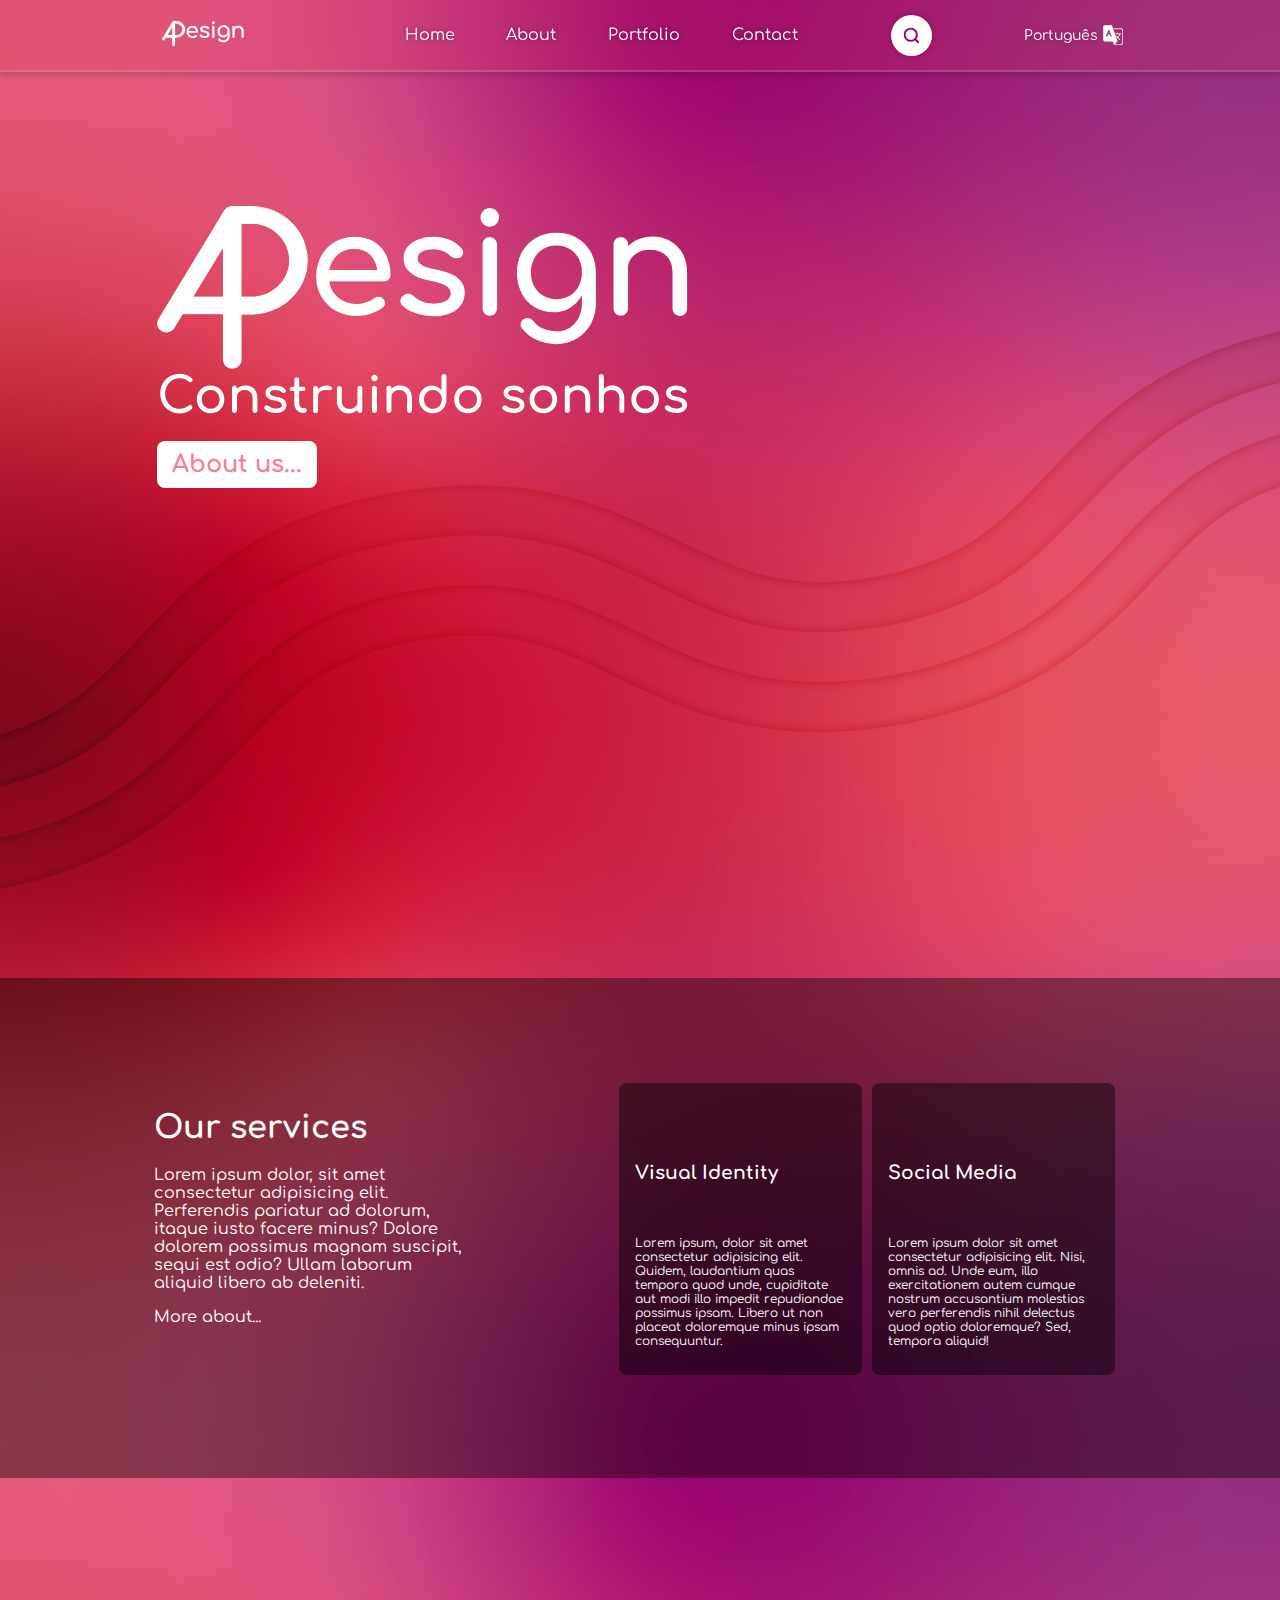
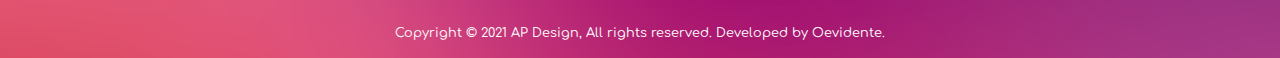
==== english/index.html @ a7ec2d7b "Corrige texto "saiba mais" para inglês" ====
<!DOCTYPE html>
<html lang="en">

<head>
  <meta charset="UTF-8">
  <meta http-equiv="X-UA-Compatible" content="IE=edge">
  <meta name="viewport" content="width=device-width, initial-scale=1.0">
  <meta name="theme-color" content="#CC092F">
  <link rel="shortcut icon" href="favicon.png" type="image/x-icon">
  <link rel="stylesheet" href="../css/style.css">
  <link rel="stylesheet" href="../css/hover.css">



  <title>Home</title>
</head>

<body>
  <header>
    <section class="cabecalho">
      <a href="index.html" class="logo-home" target="_self" ref="internal"><img src="../svg/logo_home.svg" alt="Logo home"></a>
      <div class="menu-burguer">
        <div class="one"></div>
        <div class="two"></div>
        <div class="three"></div>
      </div>
      <nav class="links-menu">
        <a href="index.html" class="home">Home</a>
        <a href="sobre.html" class="sobre" target="_self" ref="internal">About</a>
        <a href="portfolio.html" class="port" target="_self" ref="internal">Portfolio</a>
        <a href="contato.html" class="cont" target="_self" ref="internal">Contact</a>
      </nav>
      <div class="search-box">
        <input type="text" class="search-txt" placeholder="Search">
        <a href="#" class="search-button">
        </a>
      </div>
      <div class="language">
        <a href="">
          <p>Português</p>

        </a>

    </section>
    <hr/>
  </header>
  <main>
    <div class="logo-slogan">
      <img src="../svg/Logo_slogan.svg" alt="">
    </div>
    <div class="about"><a href="sobre.html" target="_self" ref="internal" class="about-btn">About us...</a></div>
    <section class="gallery">
      <article class="services">
        <h1>Our services</h1>
        <p>Lorem ipsum dolor, sit amet consectetur adipisicing elit. Perferendis pariatur ad dolorum, itaque iusto facere minus? Dolore dolorem possimus magnam suscipit, sequi est odio? Ullam laborum aliquid libero ab deleniti.</p>
        <a href="portfolio.html" target="_self" ref="internal">More about...</a>
      </article>
      <nav class="photos">
        <ul>
          <li>
            <div class="img01">
              <h3>Visual Identity</h3>
              <p>Lorem ipsum, dolor sit amet consectetur adipisicing elit. Quidem, laudantium quas tempora quod unde, cupiditate aut modi illo impedit repudiandae possimus ipsam. Libero ut non placeat doloremque minus ipsam consequuntur.</p>
            </div>
          </li>
          <li>
            <div class="img02">
              <h3>Social Media</h3>
              <p>Lorem ipsum dolor sit amet consectetur adipisicing elit. Nisi, omnis ad. Unde eum, illo exercitationem autem cumque nostrum accusantium molestias vero perferendis nihil delectus quod optio doloremque? Sed, tempora aliquid!</p>
            </div>
          </li>
          <li>
            <div class="img03">
              <h3>Motion Graphics</h3>
              <p>Lorem ipsum dolor sit amet consectetur adipisicing elit. Tenetur eligendi libero, suscipit amet distinctio dicta cupiditate beatae, quae adipisci cum blanditiis! Temporibus tempora corrupti enim repudiandae molestias blanditiis nisi animi!</p>
            </div>
          </li>
          <li>
            <div class="img04">
              <h3>Editorial Design <h3>
              <p>Lorem ipsum dolor sit amet, consectetur adipisicing elit. Accusantium, suscipit placeat. Qui dolore est vero iusto placeat numquam itaque harum iste mollitia, nihil quod, magnam odit unde excepturi quas autem!</p>
            </div>
          </li>
        </ul>
      </nav>
    </section>
  </main>
  <footer>
    <p>Copyright © 2021 AP Design, All rights reserved. Developed by <a href="https://github.com/Oevidente" target="_blank" ref="external"><abbr title="Oevidente's GitHub">Oevidente</abbr></a>.</p>
  </footer>
</body>
<script src="../js/script.js"></script>

</html>
---- css/style.css ----
@charset "utf-8";
@import url('https://fonts.googleapis.com/css2?family=Comfortaa:wght@300;400;500;600;700&display=swap');
@media (max-width: 1016px) {
  .links-menu,
  .language {
    display: none;
  }
  .cabecalho.on {
    position: absolute;
    display: flex;
    align-items: center;
    justify-content: center;
    top: 0;
    left: 0;
    margin: 0;
    width: 100vw;
    height: 100vh;
    background: linear-gradient(150deg, #D63A59, #871462);
  }
  .cabecalho.on a.logo-home {
    display: none;
  }
  .menu-burguer {
    width: 40px;
    height: 30px;
    position: absolute;
    top: 15px;
    right: 51px;
  }
  .one,
  .two,
  .three {
    background-color: white;
    height: 5px;
    width: 100%;
    margin: 6px auto;
    border-radius: 5px;
    transition: .5s;
  }
  .cabecalho.on .links-menu {
    display: block;
  }
  .cabecalho.on .menu-burguer {
    position: absolute;
    top: 15px;
    right: 51px;
  }
  .cabecalho.on .menu-burguer .one {
    transform: rotate(45deg) translate(7px, 7px);
  }
  .cabecalho.on .menu-burguer .two {
    opacity: 0;
  }
  .cabecalho.on .menu-burguer .three {
    transform: rotate(-45deg) translate(8px, -9px);
  }
  .cabecalho.on nav.links-menu a {
    display: block;
    text-align: center;
    transition: .5s;
    font-size: 2rem;
    line-height: 5rem;
    margin: 0;
  }
  .language p {
    display: none;
  }
  header div.search-box {
    display: none;
    background: none;
  }
  a.about-btn {
    font-size: 14px;
  }
  .gallery {
    /* display: inline-block; */
  }
  article.services {
    position: absolute;
    min-width: 300px;
  }
  nav.photos {
    opacity: 0;
  }
  footer {
    margin: 0 12.25vw;
  }
}

:root {
  --corlight: #fbd0d7;
  --cor0: #F58194;
  --cor1: #D63A59;
  --cor2: #CC092F;
  --cor3: #C3489C;
  --cor4: #B41A83;
  --cor5: #871462;
  --fonte-padrao: "Comfortaa", Verdana, Helvetica, sans-serif;
  --tamanho-padrao: 400;
  --tamanho-bold: 700;
  --fundo-home: url("../img/fundohome.png");
  --botao-fundo: url("../svg/lupa.svg");
  --botao-hover: url("../svg/lupa_hover.svg");
}

body {
  font-family: var(--fonte-padrao);
  color: white;
  background-image: var(--fundo-home);
  background-position: top left;
  background-size: 100vw;
  background-attachment: scroll;
  margin: 0px;
  height: 100vh;
  max-width: 100vw;
}

body::-webkit-scrollbar {
  background-color: #0d0d0d;
  box-shadow: inset 0px 3px 6px rgba(0, 0, 0, 0.16);
}

body::-webkit-scrollbar-thumb {
  box-shadow: inset 0px 3px 6px rgba(0, 0, 0, 0.16);
  background-color: rgba(133, 20, 97, 0.8)
}

abbr {
  text-decoration: none;
}

ul {
  list-style: none;
}

header {
  position: fixed;
  width: 100vw;
  backdrop-filter: blur(6px);
  background-color: rgba(214, 58, 89, 0.20);
  box-shadow: 0px 3px 6px rgba(0, 0, 0, 0.16);
}

.cabecalho {
  margin: 0 12.25vw;
  /* max-width: 70vw; */
  height: 70px;
  display: flex;
  justify-content: space-between;
  font-family: var(--fonte-padrao);
}


/* nav.links-menu {
  transform: translateX(120px);
} */

.logo-home {
  align-self: center;
  justify-self: flex-start;
  /* position: absolute;
  top: 20px;
  left: 206px; */
}

.logo-home img {
  height: 31px;
  transition: .5s;
}

.cabecalho nav {
  align-self: center;
}

.cabecalho>nav a {
  font-size: 1rem;
  font-weight: var(--tamanho-padrao);
  color: white;
  text-decoration: none;
  margin-left: 46px;
  text-shadow: 0 0 5px rgba(0, 0, 0, 0.400);
}

.cabecalho a.port {
  margin-left: 47px;
}

.cabecalho a.cont {
  margin-left: 47px;
}

div.search-box {
  margin: 14.5px 37px;
  height: 37px;
  padding: 2px;
  background-color: rgb(255, 255, 255);
  box-shadow: 0px 0px 6px rgba(0, 0, 0, 0.25);
  border-radius: 37px;
  display: flex;
  justify-content: space-between;
  /* joga o item 1 totalmete para a esquerda e o item 2 totalmente para a direita */
  align-items: center;
  /* alinha os itens verticalmente */
  transition: .5s;
}

input.search-txt {
  border: none;
  background: none;
  outline: none;
  padding: 0px;
  color: var(--cor1);
  font-size: 16px;
  font-weight: var(--tamanho-bold);
  font-family: var(--fonte-padrao);
  width: 0;
  transition: .5s;
}

a.search-button {
  width: 37px;
  height: 37px;
  border-radius: 50%;
  display: flex;
  justify-content: center;
  align-items: center;
  background-image: var(--botao-fundo);
  transition: .5s;
}

::-webkit-input-placeholder {
  color: white;
  font-family: var(--fonte-padrao);
  font-weight: var(--tamanho-bold);
  transition: .5s;
}

.language {
  align-self: center;
  background-image: url(../img/language-icon.png);
  background-repeat: no-repeat;
  background-position: center right;
}

.language a {
  color: white;
  text-align: center;
  text-decoration: none;
  display: flex;
  flex-direction: row;
  height: 20px;
  align-items: center;
}

.language p {
  padding-right: 25px;
  font-size: 14px;
  text-shadow: 0px 0px 6px rgba(0, 0, 0, 0.25);
}

hr {
  margin: 0;
  height: 2px;
  border: none;
  background-color: white;
  opacity: 15%;
}

.logo-slogan {
  padding-top: 206px;
  margin: 0 12.25vw;
  justify-content: flex-start;
  max-width: 533px;
  min-width: 200px;
  /* width: 533px; */
}

.about {
  padding-top: 22px;
}

.about-btn {
  padding: 10px 15px;
  margin: 0 12.25vw;
  max-height: 46px;
  max-width: 176px;
  min-width: 68px;
  font-size: 24px;
  font-weight: var(--tamanho-bold);
  font-family: var(--fonte-padrao);
  color: var(--cor0);
  text-decoration: none;
  background-color: white;
  border-radius: 8px;
}

.gallery {
  padding-top: 100px;
  margin-top: 500px;
  min-height: 400px;
  max-width: 100vw;
  background-color: rgba(0, 0, 0, 0.4);
  display: flex;
  justify-content: space-between;
  transition: .5s;
}

.gallery article {
  max-width: 320px;
  height: 300px;
  /* background-color: #CC092F; */
  margin: 0 1vw 0 12vw;
  padding: 10px 0 10px 0;
}

.gallery>.services>a {
  text-decoration: none;
  color: white;
}

.gallery>.photos {
  /* background-color: white; */
  height: 300px;
  max-width: 40vw;
  margin: 0 12vw 0 1vw;
  display: flex;
  justify-content: space-between;
  overflow-y: scroll;
  overflow-x: hidden;
}

.photos::-webkit-scrollbar {
  border-radius: 8px;
  background-color: white;
  box-shadow: inset 0px 3px 6px rgba(0, 0, 0, 0.16)
}

.photos::-webkit-scrollbar-thumb {
  background-image: linear-gradient(var(--cor2), var(--cor4));
  border-radius: 6px;
  box-shadow: 0px 3px 6px rgba(0, 0, 0, 0.16);
}

.photos ul {
  margin: 0;
  padding: 0;
}

.photos ul li {
  list-style: none;
  display: inline;
}

.photos ul li div {
  float: left;
  max-height: 31vh;
  height: 260px;
  width: 17.7vw;
  min-width: 200px;
  padding: 16px 0 16px 16px;
  border-radius: 8px;
  background-color: rgba(0, 0, 0, 0.444);
  margin: 5px 5px;
  transition: .5s;
}

.photos h3 {
  padding-top: 5vh;
}

.photos p {
  padding-right: 16px;
  padding-top: 34px;
  font-size: 12px;
}

footer {
  margin-top: 130px;
  color: white;
  text-align: center;
  font-size: .8em;
  padding: 5px;
}

footer a {
  color: white;
  text-align: center;
  text-decoration: none;
}
---- css/hover.css ----
:root {
  --corlight: #fbd0d7;
  --cor0: #F58194;
  --cor1: #D63A59;
  --cor2: #CC092F;
  --cor3: #C3489C;
  --cor4: #B41A83;
  --cor5: #871462;
  --fonte-padrao: "Comfortaa", Verdana, Helvetica, sans-serif;
  --tamanho-padrao: 400;
  --tamanho-bold: 700;
  --fundo-home: url("../img/fundohome.png");
  --botao-fundo: url("../svg/lupa.svg");
  --botao-hover: url("../svg/lupa_hover.svg")
}

.logo-home:hover img {
  opacity: 80%;
}

.cabecalho>nav a:hover {
  transition: .5s;
  color: var(--corlight);
  text-decoration: underline 1px;
  text-underline-position: under;
  text-decoration-color: var(--corlight);
}


/* .cabecalho.on>nav a:hover {
  transition: .5s;
  color: var(--cor2);
  border-radius: 20px;
  padding: 0 20px;
  background-color: var(--corlight);
} */

.cabecalho>nav a:active {
  opacity: 0.75;
}

div.search-box:hover {
  box-shadow: inset 0px 3px 6px rgba(0, 0, 0, 0.16), 0px 0px 6px rgba(0, 0, 0, 0.25);
}

div.search-box:hover>input.search-txt {
  padding: 0px 6px;
  padding-left: 10px;
  width: 240px;
}

div.search-box:hover>a.search-button {
  background-image: var(--botao-hover);
  background-color: rgb(135, 20, 98);
  box-shadow: inset 0px 3px 6px rgba(0, 0, 0, 0.16), 0px 0px 6px #C3489C;
}

div.search-box:hover>::-webkit-input-placeholder {
  color: var(--cor5);
  opacity: 75%;
}

.language:hover {
  transition: .5s;
  background-image: url(../img/language-icon-hover.png);
}

.language p:hover {
  transition: .5s;
  color: var(--corlight);
  text-decoration: underline 1px;
  text-underline-position: under;
  text-decoration-color: var(--corlight);
}

.about-btn:hover {
  transition: .5s;
  color: var(--cor1);
  box-shadow: inset 0px 3px 6px rgba(0, 0, 0, 0.16);
}

.gallery:hover {
  backdrop-filter: blur(7px);
  -webkit-backdrop-filter: blur(7px);
}

.gallery>.services>a:hover {
  transition: .5s;
  text-decoration: underline;
  color: var(--corlight)
}

.arrow-dir:hover {
  background-image: url("../img/seta_dir_hover.png");
}

.arrow-lef:hover {
  background-image: url("../img/seta_lef_hover.png");
}

.photos ul li div:hover {
  background-color: rgba(0, 0, 0, 0.5);
  box-shadow: inset 0px 0px 20px rgba(0, 0, 0, 0.2);
}

footer a:hover {
  transition: .5s;
  text-decoration: underline;
  color: var(--corlight);
}
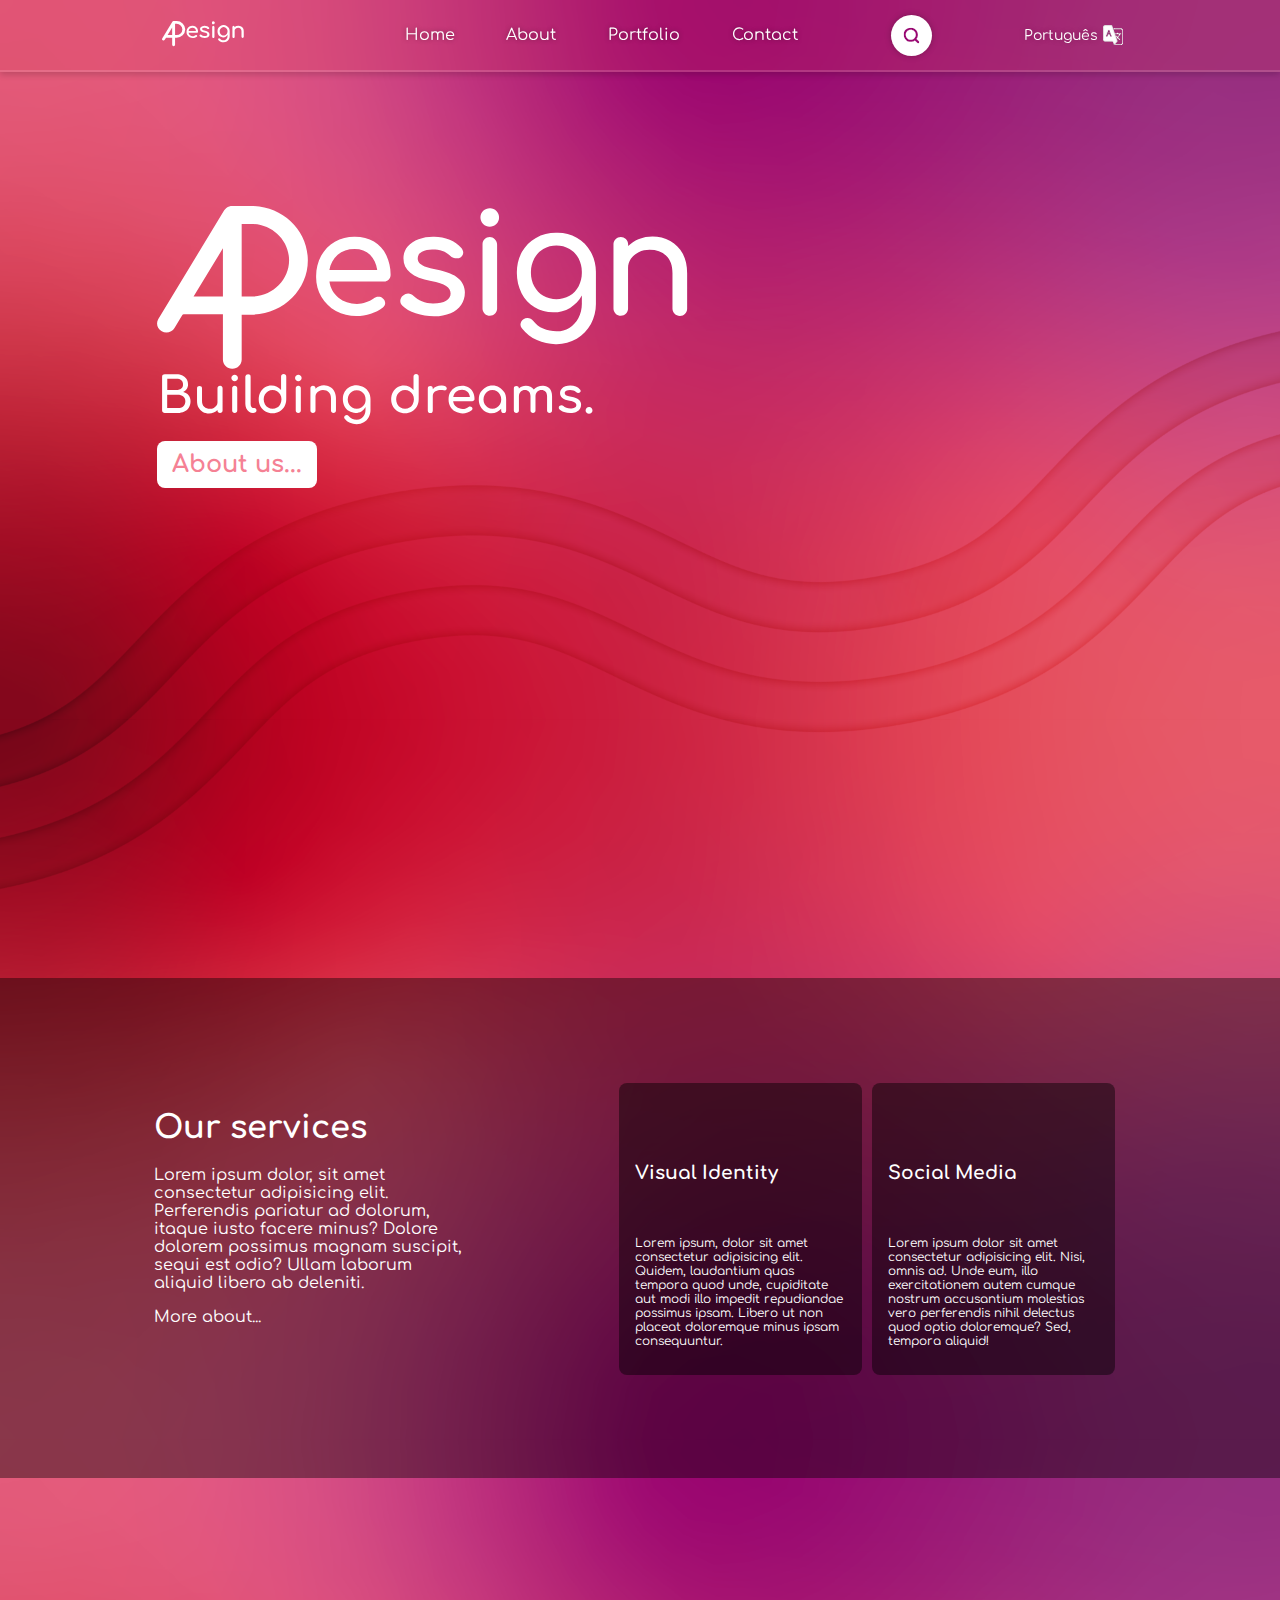
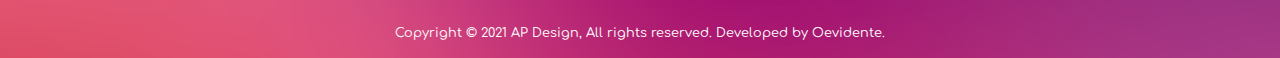
==== commit 64f6c849: "Atualiza slogan da versão em inglês" ====
--- a/english/index.html
+++ b/english/index.html
@@ -36,7 +36,7 @@
         </a>
       </div>
       <div class="language">
-        <a href="">
+        <a href="../index.html">
           <p>Português</p>
 
         </a>
@@ -46,7 +46,7 @@
   </header>
   <main>
     <div class="logo-slogan">
-      <img src="../svg/Logo_slogan.svg" alt="">
+      <img src="../svg/logo_slogan_en.svg" alt="">
     </div>
     <div class="about"><a href="sobre.html" target="_self" ref="internal" class="about-btn">About us...</a></div>
     <section class="gallery">
@@ -77,8 +77,9 @@
           </li>
           <li>
             <div class="img04">
-              <h3>Editorial Design <h3>
-              <p>Lorem ipsum dolor sit amet, consectetur adipisicing elit. Accusantium, suscipit placeat. Qui dolore est vero iusto placeat numquam itaque harum iste mollitia, nihil quod, magnam odit unde excepturi quas autem!</p>
+              <h3>Editorial Design
+                <h3>
+                  <p>Lorem ipsum dolor sit amet, consectetur adipisicing elit. Accusantium, suscipit placeat. Qui dolore est vero iusto placeat numquam itaque harum iste mollitia, nihil quod, magnam odit unde excepturi quas autem!</p>
             </div>
           </li>
         </ul>
@@ -91,4 +92,4 @@
 </body>
 <script src="../js/script.js"></script>
 
-</html>
+</html>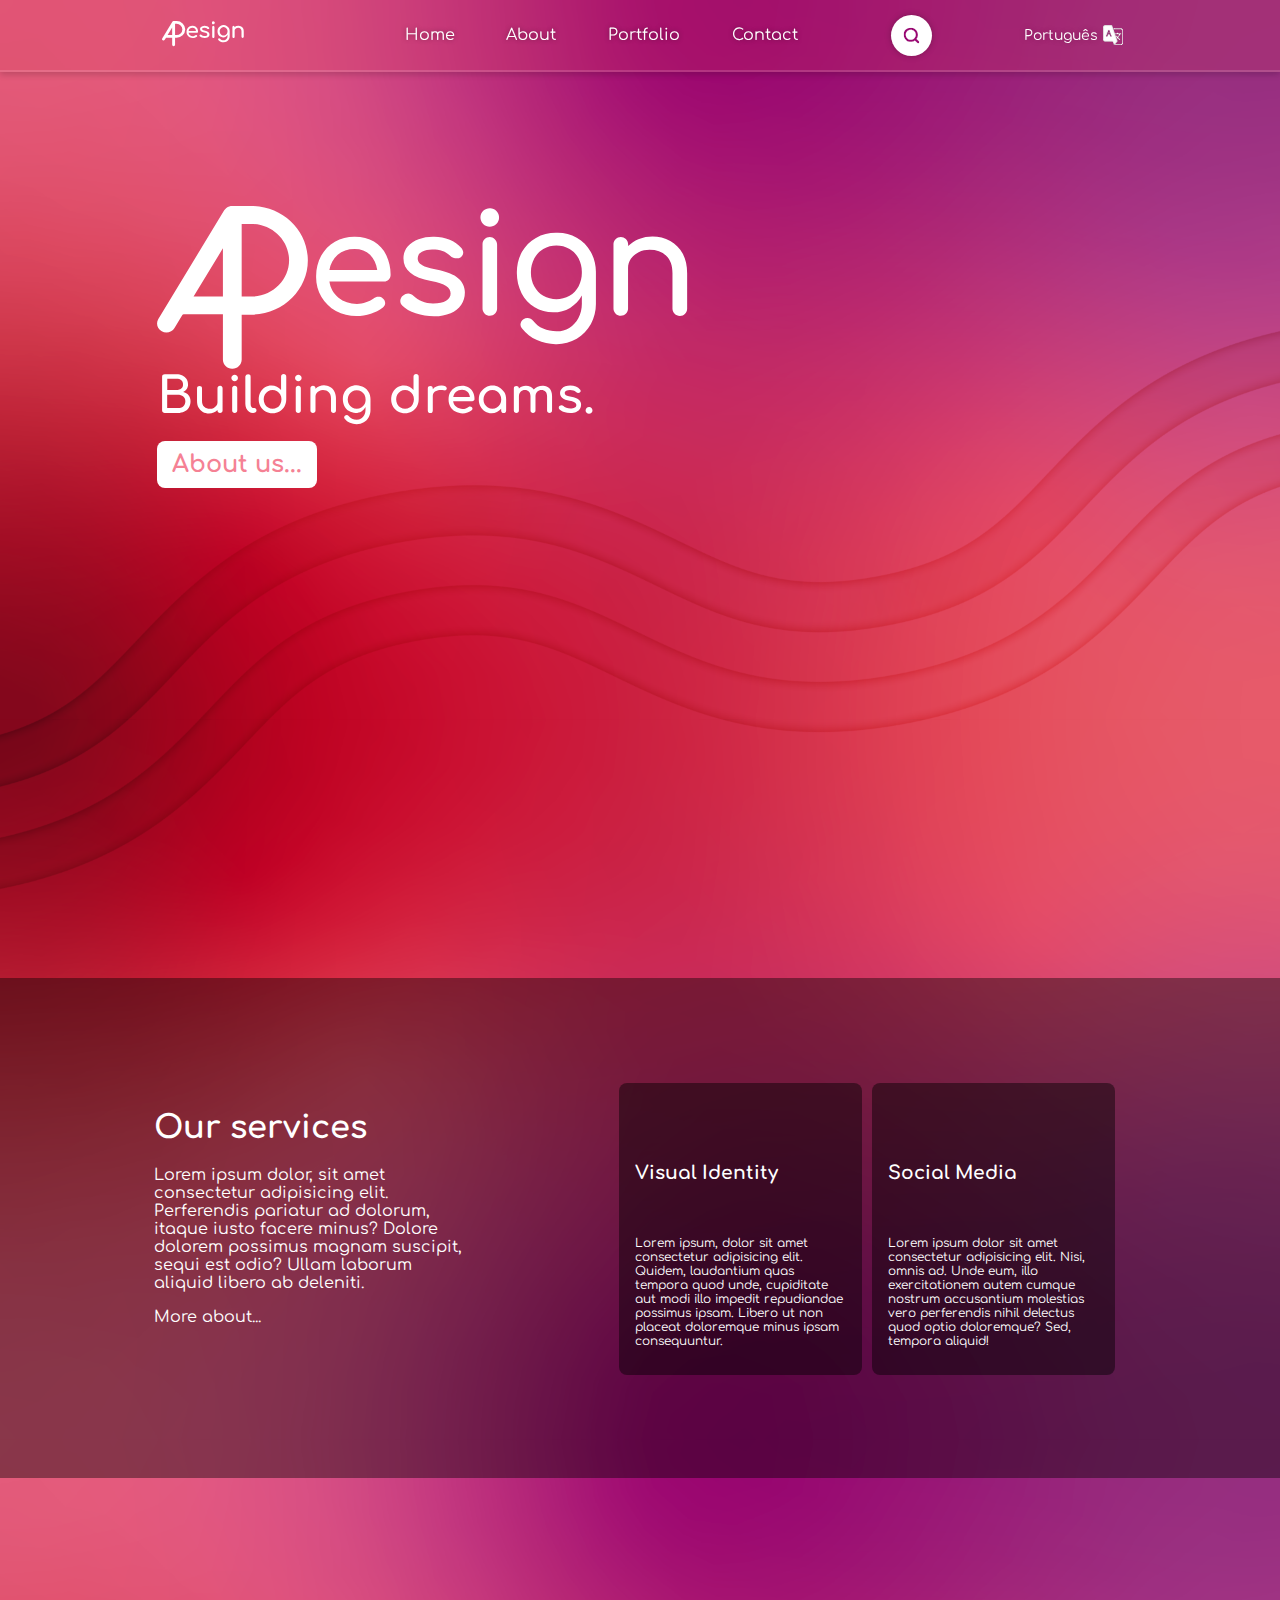
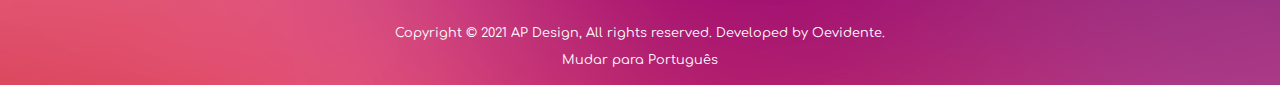
==== commit 9392bf26: "Adiciona botão de idioma no footer" ====
--- a/english/index.html
+++ b/english/index.html
@@ -88,6 +88,11 @@
   </main>
   <footer>
     <p>Copyright © 2021 AP Design, All rights reserved. Developed by <a href="https://github.com/Oevidente" target="_blank" ref="external"><abbr title="Oevidente's GitHub">Oevidente</abbr></a>.</p>
+    <div class="footer-lang">
+      <a href="../index.html" target="_self" rel="internal">
+        <p>Mudar para Português </p>
+      </a>
+    </div>
   </footer>
 </body>
 <script src="../js/script.js"></script>
--- a/css/style.css
+++ b/css/style.css
@@ -71,9 +71,6 @@
   }
   a.about-btn {
     font-size: 14px;
-  }
-  .gallery {
-    /* display: inline-block; */
   }
   article.services {
     position: absolute;
@@ -135,32 +132,25 @@
 
 header {
   position: fixed;
+  top: 0;
   width: 100vw;
   backdrop-filter: blur(6px);
   background-color: rgba(214, 58, 89, 0.20);
   box-shadow: 0px 3px 6px rgba(0, 0, 0, 0.16);
+  z-index: 10;
 }
 
 .cabecalho {
   margin: 0 12.25vw;
-  /* max-width: 70vw; */
   height: 70px;
   display: flex;
   justify-content: space-between;
   font-family: var(--fonte-padrao);
 }
-
-
-/* nav.links-menu {
-  transform: translateX(120px);
-} */
 
 .logo-home {
   align-self: center;
   justify-self: flex-start;
-  /* position: absolute;
-  top: 20px;
-  left: 206px; */
 }
 
 .logo-home img {
@@ -266,13 +256,16 @@
   opacity: 15%;
 }
 
+main {
+  z-index: 0;
+}
+
 .logo-slogan {
   padding-top: 206px;
   margin: 0 12.25vw;
   justify-content: flex-start;
   max-width: 533px;
   min-width: 200px;
-  /* width: 533px; */
 }
 
 .about {
@@ -308,7 +301,6 @@
 .gallery article {
   max-width: 320px;
   height: 300px;
-  /* background-color: #CC092F; */
   margin: 0 1vw 0 12vw;
   padding: 10px 0 10px 0;
 }
@@ -319,7 +311,6 @@
 }
 
 .gallery>.photos {
-  /* background-color: white; */
   height: 300px;
   max-width: 40vw;
   margin: 0 12vw 0 1vw;
@@ -380,6 +371,7 @@
   text-align: center;
   font-size: .8em;
   padding: 5px;
+  align-self: flex-end;
 }
 
 footer a {
--- a/css/hover.css
+++ b/css/hover.css
@@ -103,6 +103,18 @@
   box-shadow: inset 0px 0px 20px rgba(0, 0, 0, 0.2);
 }
 
+.menu-port>nav a:hover {
+  transition: .5s;
+  color: var(--corlight);
+  text-decoration: underline 1px;
+  text-underline-position: under;
+  text-decoration-color: var(--corlight);
+}
+
+.trabalhos img:hover {
+  filter: brightness(100%);
+}
+
 footer a:hover {
   transition: .5s;
   text-decoration: underline;
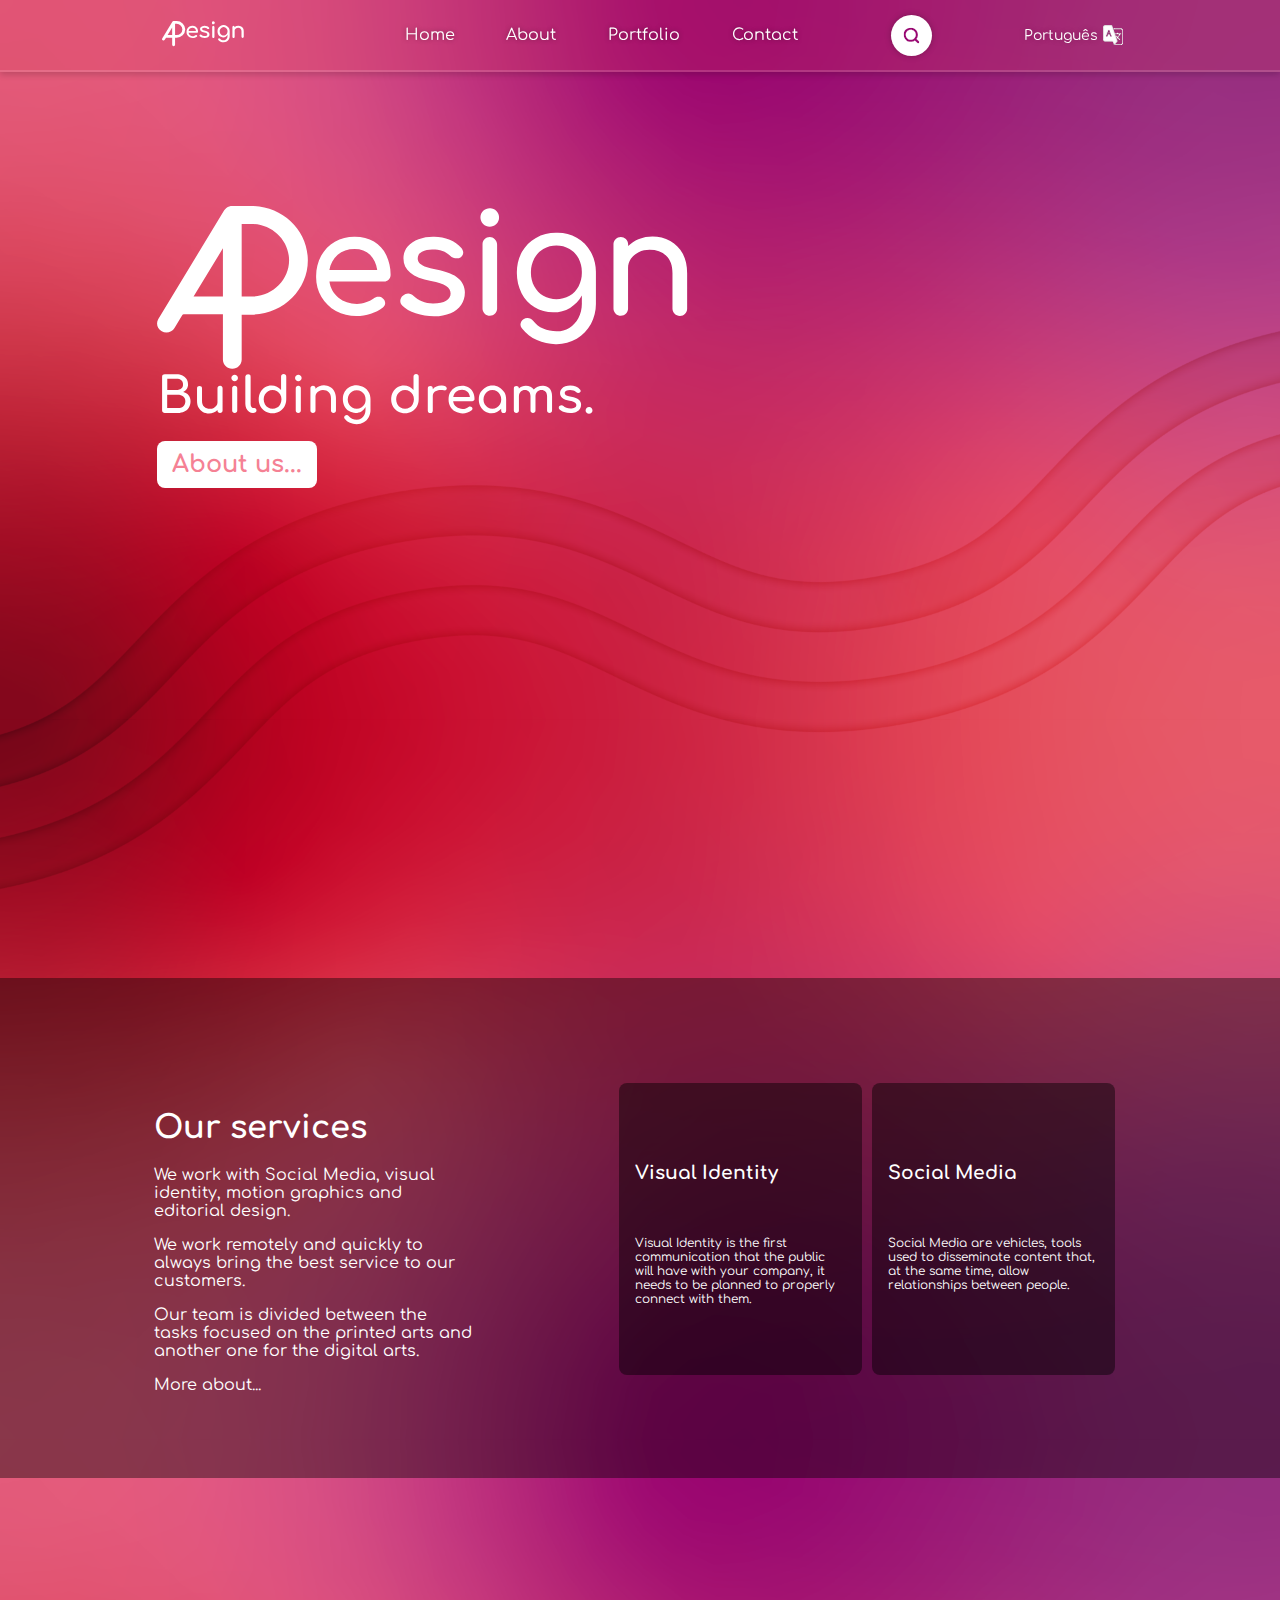
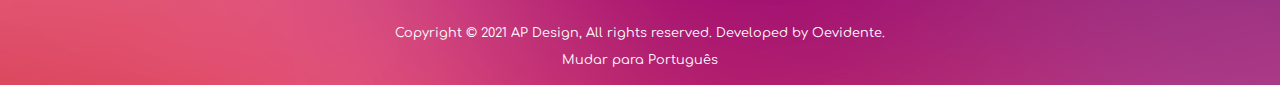
==== commit ff2569ce: "Adiciona os textos reais das páginas." ====
--- a/english/index.html
+++ b/english/index.html
@@ -52,7 +52,10 @@
     <section class="gallery">
       <article class="services">
         <h1>Our services</h1>
-        <p>Lorem ipsum dolor, sit amet consectetur adipisicing elit. Perferendis pariatur ad dolorum, itaque iusto facere minus? Dolore dolorem possimus magnam suscipit, sequi est odio? Ullam laborum aliquid libero ab deleniti.</p>
+        <p>We work with Social Media, visual identity, motion graphics and editorial design. </p>
+        <p>We work remotely and quickly to always bring the best service to our customers.</p>
+        <p>Our team is divided between the tasks focused on the printed arts and another one for the digital arts.
+        </p>
         <a href="portfolio.html" target="_self" ref="internal">More about...</a>
       </article>
       <nav class="photos">
@@ -60,26 +63,25 @@
           <li>
             <div class="img01">
               <h3>Visual Identity</h3>
-              <p>Lorem ipsum, dolor sit amet consectetur adipisicing elit. Quidem, laudantium quas tempora quod unde, cupiditate aut modi illo impedit repudiandae possimus ipsam. Libero ut non placeat doloremque minus ipsam consequuntur.</p>
+              <p>Visual Identity is the first communication that the public will have with your company, it needs to be planned to properly connect with them.</p>
             </div>
           </li>
           <li>
             <div class="img02">
               <h3>Social Media</h3>
-              <p>Lorem ipsum dolor sit amet consectetur adipisicing elit. Nisi, omnis ad. Unde eum, illo exercitationem autem cumque nostrum accusantium molestias vero perferendis nihil delectus quod optio doloremque? Sed, tempora aliquid!</p>
+              <p>Social Media are vehicles, tools used to disseminate content that, at the same time, allow relationships between people.</p>
             </div>
           </li>
           <li>
             <div class="img03">
               <h3>Motion Graphics</h3>
-              <p>Lorem ipsum dolor sit amet consectetur adipisicing elit. Tenetur eligendi libero, suscipit amet distinctio dicta cupiditate beatae, quae adipisci cum blanditiis! Temporibus tempora corrupti enim repudiandae molestias blanditiis nisi animi!</p>
+              <p>Motion graphics is a technique that unites graphic and audiovisual design principles. As the name implies, it is a moving graph on the screen and over time.</p>
             </div>
           </li>
           <li>
             <div class="img04">
-              <h3>Editorial Design
-                <h3>
-                  <p>Lorem ipsum dolor sit amet, consectetur adipisicing elit. Accusantium, suscipit placeat. Qui dolore est vero iusto placeat numquam itaque harum iste mollitia, nihil quod, magnam odit unde excepturi quas autem!</p>
+              <h3>Editorial Design</h3>
+              <p>It is about the visual adequacy through design elements such as alignment, fonts, colors, typography, for example, to an editorial standard of texts and information.</p>
             </div>
           </li>
         </ul>
--- a/css/style.css
+++ b/css/style.css
@@ -78,6 +78,7 @@
   }
   nav.photos {
     opacity: 0;
+    z-index: -1;
   }
   footer {
     margin: 0 12.25vw;
@@ -285,6 +286,7 @@
   text-decoration: none;
   background-color: white;
   border-radius: 8px;
+  z-index: 9;
 }
 
 .gallery {
